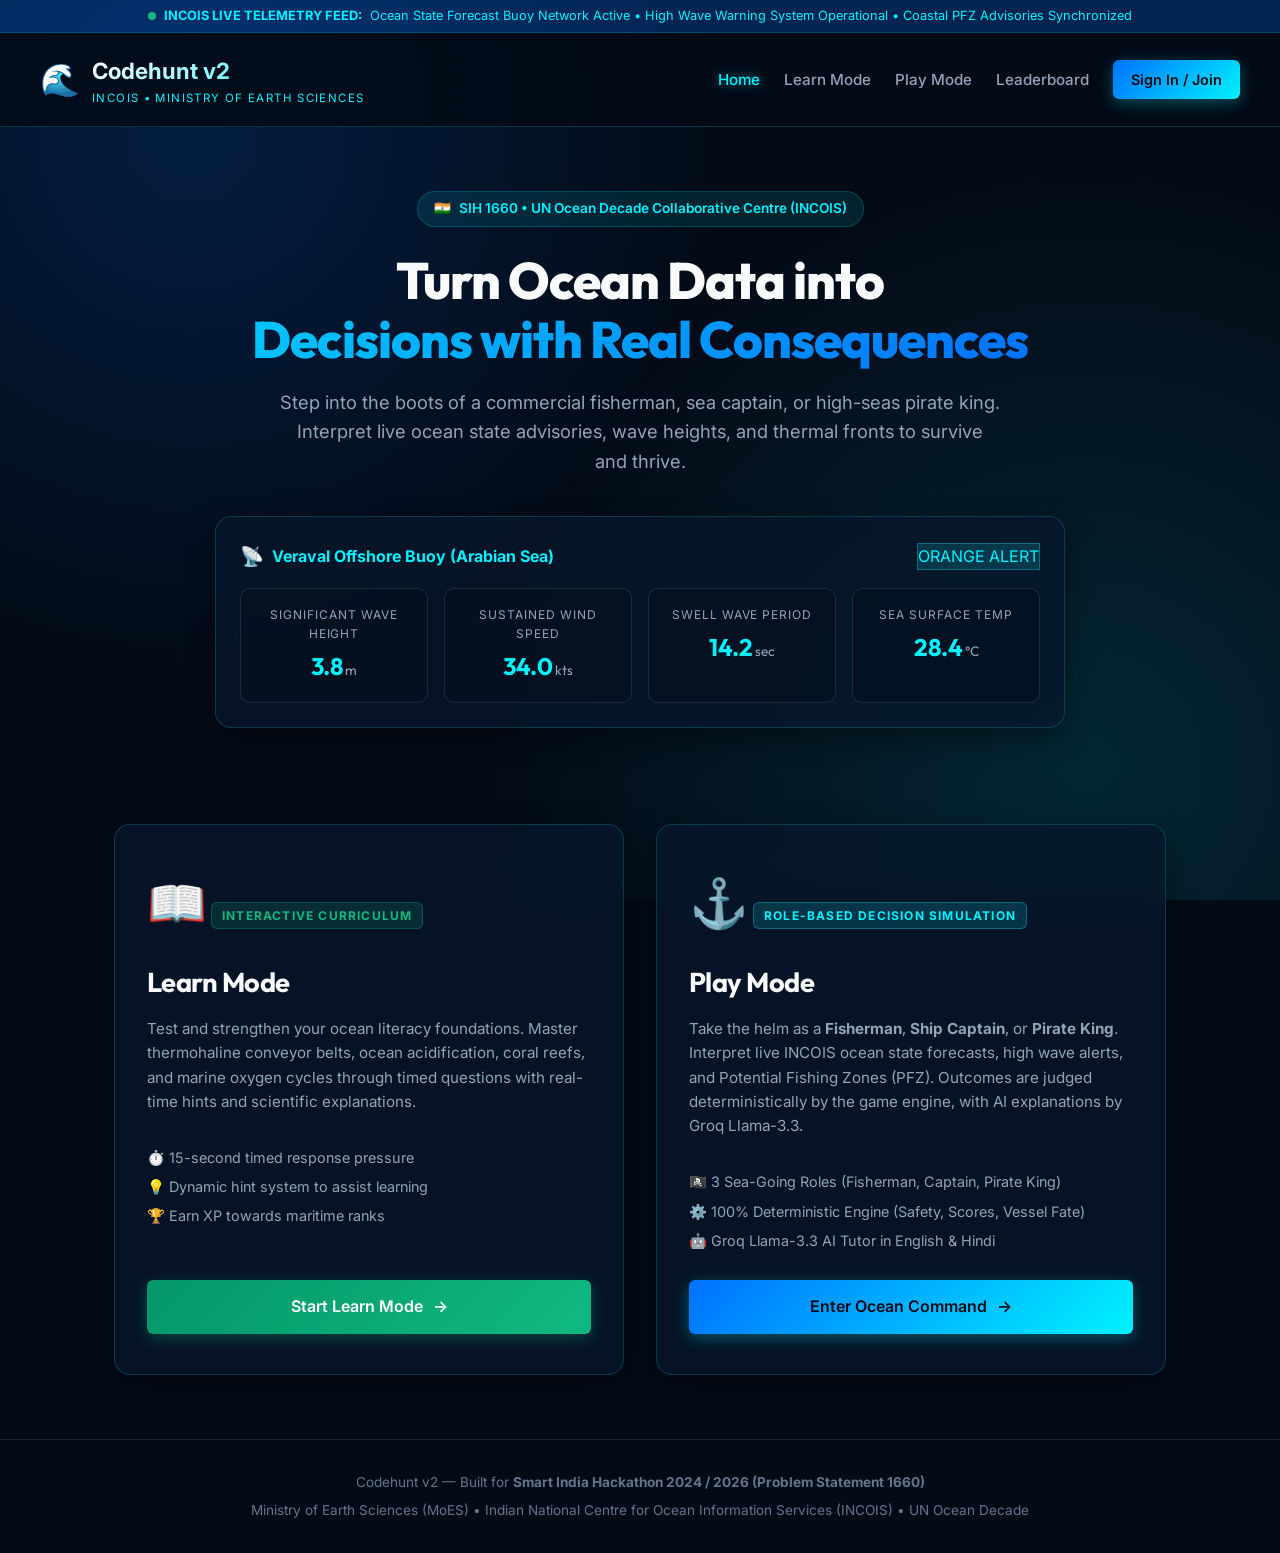
==== frontend/index.html @ be1ffe35 "feat: Codehunt v2 - Deterministic Ocean Decision Engine, Learn Mode, Play Mode with Pirate King & AI" ====
<!DOCTYPE html>
<html lang="en">
<head>
  <meta charset="UTF-8">
  <meta name="viewport" content="width=device-width, initial-scale=1.0">
  <title>Codehunt v2 — Ocean Literacy Decision Platform | INCOIS</title>
  <meta name="description" content="Interactive gamified approach to ocean literacy and role-based maritime decision training under simulated INCOIS ocean telemetry.">
  <link rel="stylesheet" href="css/style.css">
</head>
<body>
  <!-- INCOIS Advisory Ticker -->
  <div style="background: rgba(0, 114, 255, 0.25); border-bottom: 1px solid var(--border-glass); padding: 6px 1rem; font-size: 0.8rem; display: flex; align-items: center; justify-content: center; gap: 8px; color: var(--cyan-glow);">
    <span style="display:inline-block; width:8px; height:8px; border-radius:50%; background:#10b981; animation: pulse-danger 1.5s infinite;"></span>
    <strong>INCOIS LIVE TELEMETRY FEED:</strong> Ocean State Forecast Buoy Network Active • High Wave Warning System Operational • Coastal PFZ Advisories Synchronized
  </div>

  <!-- Navigation -->
  <nav class="navbar">
    <a href="index.html" class="nav-brand">
      <div class="nav-logo">🌊</div>
      <div>
        <div class="nav-title">Codehunt v2</div>
        <div class="nav-subtitle">INCOIS • Ministry of Earth Sciences</div>
      </div>
    </a>
    <div class="nav-links">
      <a href="index.html" class="nav-link active">Home</a>
      <a href="learn.html" class="nav-link">Learn Mode</a>
      <a href="play.html" class="nav-link">Play Mode</a>
      <a href="leaderboard.html" class="nav-link">Leaderboard</a>
      <div id="navAuthContainer">
        <a href="login.html" class="btn-nav-auth" style="text-decoration:none;">Sign In</a>
      </div>
    </div>
  </nav>

  <!-- Hero Section -->
  <header class="hero-section">
    <div class="hero-badge">
      <span>🇮🇳</span> SIH 1660 • UN Ocean Decade Collaborative Centre (INCOIS)
    </div>
    <h1 class="hero-title">
      Turn Ocean Data into <br><span>Decisions with Real Consequences</span>
    </h1>
    <p class="hero-description">
      Step into the boots of a commercial fisherman, sea captain, or high-seas pirate king. Interpret live ocean state advisories, wave heights, and thermal fronts to survive and thrive.
    </p>

    <!-- Real-time INCOIS Buoy Preview -->
    <div class="glass-panel" style="max-width: 850px; margin: 0 auto 3rem; padding: 1.5rem; text-align: left;">
      <div style="display: flex; justify-content: space-between; align-items: center; margin-bottom: 1rem; flex-wrap: wrap; gap: 10px;">
        <div style="display: flex; align-items: center; gap: 8px;">
          <span style="font-size: 1.2rem;">📡</span>
          <strong id="buoyStationName" style="color: var(--cyan-glow);">Veraval Offshore Buoy (Arabian Sea)</strong>
        </div>
        <span class="tag-play" id="buoyAlertTag" style="margin-bottom:0;">ORANGE ALERT</span>
      </div>
      
      <div class="telemetry-strip" style="margin: 0;" id="buoyTelemetryStrip">
        <div class="telemetry-card">
          <div class="telemetry-label">Significant Wave Height</div>
          <div class="telemetry-value" id="buoyWave">3.8<span class="telemetry-unit">m</span></div>
        </div>
        <div class="telemetry-card">
          <div class="telemetry-label">Sustained Wind Speed</div>
          <div class="telemetry-value" id="buoyWind">34.0<span class="telemetry-unit">kts</span></div>
        </div>
        <div class="telemetry-card">
          <div class="telemetry-label">Swell Wave Period</div>
          <div class="telemetry-value" id="buoySwell">14.2<span class="telemetry-unit">sec</span></div>
        </div>
        <div class="telemetry-card">
          <div class="telemetry-label">Sea Surface Temp</div>
          <div class="telemetry-value" id="buoyTemp">28.4<span class="telemetry-unit">°C</span></div>
        </div>
      </div>
    </div>
  </header>

  <!-- Dual Mode Selection -->
  <main class="mode-grid">
    <!-- Mode 1: Learn Mode -->
    <div class="glass-panel mode-card">
      <div>
        <div class="mode-icon">📖</div>
        <div class="mode-tag tag-learn">Interactive Curriculum</div>
        <h2 class="mode-title">Learn Mode</h2>
        <p class="mode-desc">
          Test and strengthen your ocean literacy foundations. Master thermohaline conveyor belts, ocean acidification, coral reefs, and marine oxygen cycles through timed questions with real-time hints and scientific explanations.
        </p>
        <ul style="list-style: none; margin-bottom: 1.8rem; font-size: 0.9rem; color: var(--text-muted);">
          <li style="margin-bottom: 6px;">⏱️ 15-second timed response pressure</li>
          <li style="margin-bottom: 6px;">💡 Dynamic hint system to assist learning</li>
          <li style="margin-bottom: 6px;">🏆 Earn XP towards maritime ranks</li>
        </ul>
      </div>
      <a href="learn.html" class="btn-mode btn-learn">
        <span>Start Learn Mode</span> <span>→</span>
      </a>
    </div>

    <!-- Mode 2: Play Mode -->
    <div class="glass-panel mode-card">
      <div>
        <div class="mode-icon">⚓</div>
        <div class="mode-tag tag-play">Role-Based Decision Simulation</div>
        <h2 class="mode-title">Play Mode</h2>
        <p class="mode-desc">
          Take the helm as a <strong>Fisherman</strong>, <strong>Ship Captain</strong>, or <strong>Pirate King</strong>. Interpret live INCOIS ocean state forecasts, high wave alerts, and Potential Fishing Zones (PFZ). Outcomes are judged deterministically by the game engine, with AI explanations by Groq Llama-3.3.
        </p>
        <ul style="list-style: none; margin-bottom: 1.8rem; font-size: 0.9rem; color: var(--text-muted);">
          <li style="margin-bottom: 6px;">🏴‍☠️ 3 Sea-Going Roles (Fisherman, Captain, Pirate King)</li>
          <li style="margin-bottom: 6px;">⚙️ 100% Deterministic Engine (Safety, Scores, Vessel Fate)</li>
          <li style="margin-bottom: 6px;">🤖 Groq Llama-3.3 AI Tutor in English & Hindi</li>
        </ul>
      </div>
      <a href="play.html" class="btn-mode btn-play">
        <span>Enter Ocean Command</span> <span>→</span>
      </a>
    </div>
  </main>

  <!-- Footer -->
  <footer style="border-top: 1px solid var(--border-light); padding: 2rem 1.5rem; text-align: center; color: var(--text-dim); font-size: 0.85rem;">
    <p style="margin-bottom: 6px;">Codehunt v2 — Built for <strong>Smart India Hackathon 2024 / 2026 (Problem Statement 1660)</strong></p>
    <p>Ministry of Earth Sciences (MoES) • Indian National Centre for Ocean Information Services (INCOIS) • UN Ocean Decade</p>
  </footer>

  <script src="js/api.js"></script>
  <script>
    // Fetch live buoy telemetry snapshot on load
    async function loadBuoyPreview() {
      try {
        const data = await ApiClient.getTelemetry("STN-VERAVAL");
        if (data && data.forecast) {
          document.getElementById("buoyStationName").innerText = `${data.station.station_name} (${data.station.zone})`;
          document.getElementById("buoyWave").innerHTML = `${data.forecast.significant_wave_height_m}<span class="telemetry-unit">m</span>`;
          document.getElementById("buoyWind").innerHTML = `${data.forecast.wind_speed_knots}<span class="telemetry-unit">kts</span>`;
          document.getElementById("buoySwell").innerHTML = `${data.forecast.swell_period_sec}<span class="telemetry-unit">sec</span>`;
          document.getElementById("buoyTemp").innerHTML = `${data.forecast.sea_surface_temp_c}<span class="telemetry-unit">°C</span>`;
          
          if (data.active_warning) {
            const tag = document.getElementById("buoyAlertTag");
            tag.innerText = `${data.active_warning.severity} ALERT`;
            tag.className = data.active_warning.severity === 'RED' ? 'alert-banner alert-red' : 'alert-banner alert-orange';
            tag.style.margin = "0";
            tag.style.padding = "4px 10px";
          }
        }
      } catch (err) {
        console.warn("Using offline buoy telemetry defaults");
      }
    }
    loadBuoyPreview();
  </script>
</body>
</html>
---- frontend/css/style.css ----
@import url('https://fonts.googleapis.com/css2?family=Outfit:wght@300;400;500;600;700;800&family=Inter:wght@300;400;500;600;700&display=swap');

:root {
  --bg-deep: #030b17;
  --bg-card: rgba(8, 23, 44, 0.75);
  --bg-card-hover: rgba(14, 38, 70, 0.85);
  --border-glass: rgba(0, 242, 254, 0.18);
  --border-light: rgba(255, 255, 255, 0.1);
  
  --cyan-glow: #00f2fe;
  --ocean-blue: #0072ff;
  --emerald-safe: #10b981;
  --amber-warning: #f59e0b;
  --coral-danger: #ef4444;
  --pirate-gold: #ffd700;
  
  --text-main: #f8fafc;
  --text-muted: #94a3b8;
  --text-dim: #64748b;
  
  --shadow-glow: 0 0 25px rgba(0, 242, 254, 0.25);
  --shadow-card: 0 10px 30px rgba(0, 0, 0, 0.4);
  --radius-lg: 16px;
  --radius-md: 10px;
  --radius-sm: 6px;
  --transition-smooth: all 0.3s cubic-bezier(0.4, 0, 0.2, 1);
}

* {
  margin: 0;
  padding: 0;
  box-sizing: border-box;
}

body {
  font-family: 'Inter', sans-serif;
  background-color: var(--bg-deep);
  color: var(--text-main);
  min-height: 100vh;
  background-image: 
    radial-gradient(circle at 15% 15%, rgba(0, 114, 255, 0.18) 0%, transparent 40%),
    radial-gradient(circle at 85% 85%, rgba(0, 242, 254, 0.12) 0%, transparent 45%);
  background-attachment: fixed;
  overflow-x: hidden;
  line-height: 1.6;
}

h1, h2, h3, h4, h5, .brand-title {
  font-family: 'Outfit', sans-serif;
  letter-spacing: -0.02em;
}

/* Glassmorphic Container */
.glass-panel {
  background: var(--bg-card);
  backdrop-filter: blur(16px);
  -webkit-backdrop-filter: blur(16px);
  border: 1px solid var(--border-glass);
  border-radius: var(--radius-lg);
  box-shadow: var(--shadow-card);
  transition: var(--transition-smooth);
}

.glass-panel:hover {
  border-color: rgba(0, 242, 254, 0.35);
}

/* Navigation Bar */
.navbar {
  display: flex;
  justify-content: space-between;
  align-items: center;
  padding: 1.2rem 2.5rem;
  background: rgba(3, 11, 23, 0.85);
  backdrop-filter: blur(20px);
  border-bottom: 1px solid var(--border-glass);
  position: sticky;
  top: 0;
  z-index: 100;
}

.nav-brand {
  display: flex;
  align-items: center;
  gap: 12px;
  text-decoration: none;
  color: var(--text-main);
}

.nav-logo {
  font-size: 2rem;
  animation: float-wave 3s ease-in-out infinite;
}

.nav-title {
  font-size: 1.4rem;
  font-weight: 700;
  background: linear-gradient(135deg, #ffffff 0%, var(--cyan-glow) 100%);
  -webkit-background-clip: text;
  -webkit-text-fill-color: transparent;
}

.nav-subtitle {
  font-size: 0.72rem;
  color: var(--cyan-glow);
  text-transform: uppercase;
  letter-spacing: 0.12em;
}

.nav-links {
  display: flex;
  align-items: center;
  gap: 1.5rem;
}

.nav-link {
  color: var(--text-muted);
  text-decoration: none;
  font-weight: 500;
  font-size: 0.95rem;
  transition: var(--transition-smooth);
  display: flex;
  align-items: center;
  gap: 6px;
}

.nav-link:hover, .nav-link.active {
  color: var(--cyan-glow);
  text-shadow: 0 0 12px rgba(0, 242, 254, 0.6);
}

.btn-nav-auth {
  padding: 8px 18px;
  background: linear-gradient(135deg, #0072ff, #00f2fe);
  border: none;
  border-radius: var(--radius-sm);
  color: #030b17;
  font-weight: 600;
  font-size: 0.9rem;
  cursor: pointer;
  transition: var(--transition-smooth);
  box-shadow: 0 4px 15px rgba(0, 242, 254, 0.3);
}

.btn-nav-auth:hover {
  transform: translateY(-2px);
  box-shadow: 0 6px 20px rgba(0, 242, 254, 0.5);
}

/* User Profile Badge */
.user-badge {
  display: flex;
  align-items: center;
  gap: 10px;
  background: rgba(255, 255, 255, 0.05);
  padding: 6px 14px;
  border-radius: 30px;
  border: 1px solid var(--border-light);
}

.user-badge .username {
  font-weight: 600;
  color: var(--cyan-glow);
  font-size: 0.9rem;
}

.user-badge .user-xp {
  font-size: 0.8rem;
  background: rgba(0, 242, 254, 0.15);
  color: var(--cyan-glow);
  padding: 2px 8px;
  border-radius: 12px;
}

/* Hero Section */
.hero-section {
  text-align: center;
  padding: 4rem 1.5rem 3rem;
  max-width: 1000px;
  margin: 0 auto;
}

.hero-badge {
  display: inline-flex;
  align-items: center;
  gap: 8px;
  background: rgba(0, 242, 254, 0.1);
  border: 1px solid var(--border-glass);
  padding: 6px 16px;
  border-radius: 20px;
  color: var(--cyan-glow);
  font-size: 0.85rem;
  font-weight: 600;
  margin-bottom: 1.5rem;
}

.hero-title {
  font-size: 3.2rem;
  font-weight: 800;
  line-height: 1.15;
  margin-bottom: 1.2rem;
}

.hero-title span {
  background: linear-gradient(135deg, #00c6ff, #0072ff);
  -webkit-background-clip: text;
  -webkit-text-fill-color: transparent;
}

.hero-description {
  font-size: 1.15rem;
  color: var(--text-muted);
  max-width: 720px;
  margin: 0 auto 2.5rem;
}

/* Mode Selection Cards */
.mode-grid {
  display: grid;
  grid-template-columns: repeat(auto-fit, minmax(320px, 1fr));
  gap: 2rem;
  max-width: 1100px;
  margin: 0 auto 4rem;
  padding: 0 1.5rem;
}

.mode-card {
  padding: 2.5rem 2rem;
  position: relative;
  overflow: hidden;
  display: flex;
  flex-direction: column;
  justify-content: space-between;
}

.mode-card::before {
  content: '';
  position: absolute;
  top: 0;
  left: 0;
  width: 100%;
  height: 4px;
  background: linear-gradient(90deg, transparent, var(--cyan-glow), transparent);
  opacity: 0;
  transition: var(--transition-smooth);
}

.mode-card:hover::before {
  opacity: 1;
}

.mode-card:hover {
  transform: translateY(-6px);
  background: var(--bg-card-hover);
}

.mode-icon {
  font-size: 3rem;
  margin-bottom: 1.2rem;
  display: inline-block;
}

.mode-title {
  font-size: 1.7rem;
  margin-bottom: 0.8rem;
  color: var(--text-main);
}

.mode-tag {
  display: inline-block;
  font-size: 0.75rem;
  font-weight: 700;
  text-transform: uppercase;
  letter-spacing: 0.1em;
  padding: 3px 10px;
  border-radius: 6px;
  margin-bottom: 1rem;
}

.tag-learn {
  background: rgba(16, 185, 129, 0.15);
  color: var(--emerald-safe);
  border: 1px solid rgba(16, 185, 129, 0.3);
}

.tag-play {
  background: rgba(0, 242, 254, 0.15);
  color: var(--cyan-glow);
  border: 1px solid rgba(0, 242, 254, 0.3);
}

.mode-desc {
  color: var(--text-muted);
  font-size: 0.95rem;
  margin-bottom: 2rem;
  flex-grow: 1;
}

.btn-mode {
  display: flex;
  align-items: center;
  justify-content: center;
  gap: 10px;
  padding: 14px;
  border-radius: var(--radius-sm);
  font-weight: 600;
  font-size: 1rem;
  text-decoration: none;
  transition: var(--transition-smooth);
}

.btn-learn {
  background: linear-gradient(135deg, #059669, #10b981);
  color: white;
  box-shadow: 0 4px 15px rgba(16, 185, 129, 0.3);
}

.btn-learn:hover {
  transform: translateY(-2px);
  box-shadow: 0 6px 20px rgba(16, 185, 129, 0.5);
}

.btn-play {
  background: linear-gradient(135deg, #0072ff, #00f2fe);
  color: #030b17;
  box-shadow: 0 4px 15px rgba(0, 242, 254, 0.3);
}

.btn-play:hover {
  transform: translateY(-2px);
  box-shadow: 0 6px 20px rgba(0, 242, 254, 0.5);
}

/* Telemetry Dashboard & Gauges */
.telemetry-strip {
  display: grid;
  grid-template-columns: repeat(auto-fit, minmax(180px, 1fr));
  gap: 1rem;
  margin: 1.5rem 0;
}

.telemetry-card {
  background: rgba(4, 16, 32, 0.7);
  border: 1px solid var(--border-light);
  border-radius: var(--radius-md);
  padding: 1rem;
  text-align: center;
}

.telemetry-label {
  font-size: 0.75rem;
  color: var(--text-muted);
  text-transform: uppercase;
  letter-spacing: 0.08em;
  margin-bottom: 4px;
}

.telemetry-value {
  font-size: 1.5rem;
  font-weight: 700;
  color: var(--cyan-glow);
  font-family: 'Outfit', sans-serif;
}

.telemetry-unit {
  font-size: 0.85rem;
  color: var(--text-muted);
  font-weight: normal;
  margin-left: 2px;
}

/* Alert Banners */
.alert-banner {
  display: flex;
  align-items: center;
  gap: 12px;
  padding: 12px 18px;
  border-radius: var(--radius-md);
  margin-bottom: 1.5rem;
  font-size: 0.92rem;
  font-weight: 500;
}

.alert-green {
  background: rgba(16, 185, 129, 0.15);
  border: 1px solid var(--emerald-safe);
  color: #6ee7b7;
}

.alert-yellow {
  background: rgba(245, 158, 11, 0.15);
  border: 1px solid var(--amber-warning);
  color: #fcd34d;
}

.alert-orange {
  background: rgba(249, 115, 22, 0.15);
  border: 1px solid #f97316;
  color: #fdba74;
}

.alert-red {
  background: rgba(239, 68, 68, 0.18);
  border: 1px solid var(--coral-danger);
  color: #fca5a5;
  animation: pulse-danger 2s infinite;
}

/* Role Selector Tabs */
.role-tabs {
  display: flex;
  gap: 12px;
  margin-bottom: 2rem;
  flex-wrap: wrap;
}

.role-tab {
  flex: 1;
  min-width: 160px;
  padding: 14px 18px;
  background: rgba(10, 25, 48, 0.6);
  border: 1px solid var(--border-light);
  border-radius: var(--radius-md);
  color: var(--text-muted);
  cursor: pointer;
  display: flex;
  align-items: center;
  gap: 10px;
  font-weight: 600;
  transition: var(--transition-smooth);
}

.role-tab:hover {
  border-color: var(--cyan-glow);
  color: var(--text-main);
}

.role-tab.active {
  background: rgba(0, 114, 255, 0.25);
  border-color: var(--cyan-glow);
  color: var(--cyan-glow);
  box-shadow: 0 0 15px rgba(0, 242, 254, 0.2);
}

.role-tab.role-pirate.active {
  background: rgba(255, 215, 0, 0.15);
  border-color: var(--pirate-gold);
  color: var(--pirate-gold);
  box-shadow: 0 0 15px rgba(255, 215, 0, 0.25);
}

/* Decision Cards */
.decision-options {
  display: flex;
  flex-direction: column;
  gap: 12px;
  margin: 1.5rem 0;
}

.decision-card {
  padding: 18px 20px;
  background: rgba(4, 16, 32, 0.8);
  border: 1px solid var(--border-light);
  border-radius: var(--radius-md);
  cursor: pointer;
  transition: var(--transition-smooth);
  display: flex;
  align-items: flex-start;
  gap: 14px;
  text-align: left;
}

.decision-card:hover {
  background: rgba(14, 38, 70, 0.9);
  border-color: var(--cyan-glow);
  transform: translateX(4px);
}

.decision-card.selected {
  border-color: var(--cyan-glow);
  background: rgba(0, 114, 255, 0.2);
  box-shadow: 0 0 18px rgba(0, 242, 254, 0.2);
}

.opt-letter {
  display: flex;
  align-items: center;
  justify-content: center;
  width: 32px;
  height: 32px;
  background: rgba(255, 255, 255, 0.08);
  border-radius: 50%;
  font-weight: 700;
  color: var(--cyan-glow);
  flex-shrink: 0;
}

.opt-content {
  flex-grow: 1;
}

.opt-text {
  font-size: 0.98rem;
  color: var(--text-main);
  line-height: 1.45;
}

/* Modal / Reveal Drawer */
.modal-overlay {
  position: fixed;
  inset: 0;
  background: rgba(0, 0, 0, 0.8);
  backdrop-filter: blur(8px);
  display: flex;
  align-items: center;
  justify-content: center;
  z-index: 1000;
  padding: 1.5rem;
}

.modal-card {
  max-width: 650px;
  width: 100%;
  max-height: 90vh;
  overflow-y: auto;
  padding: 2.2rem;
  animation: modal-enter 0.3s cubic-bezier(0.16, 1, 0.3, 1);
}

/* Keyframes */
@keyframes float-wave {
  0%, 100% { transform: translateY(0); }
  50% { transform: translateY(-5px); }
}

@keyframes pulse-danger {
  0%, 100% { box-shadow: 0 0 0 0 rgba(239, 68, 68, 0.4); }
  50% { box-shadow: 0 0 0 10px rgba(239, 68, 68, 0); }
}

@keyframes modal-enter {
  from { opacity: 0; transform: scale(0.94) translateY(15px); }
  to { opacity: 1; transform: scale(1) translateY(0); }
}

/* Mobile Responsive */
@media (max-width: 768px) {
  .navbar {
    padding: 1rem 1.2rem;
  }
  .nav-links {
    gap: 0.8rem;
  }
  .hero-title {
    font-size: 2.2rem;
  }
  .mode-grid {
    grid-template-columns: 1fr;
  }
  .role-tabs {
    flex-direction: column;
  }
}
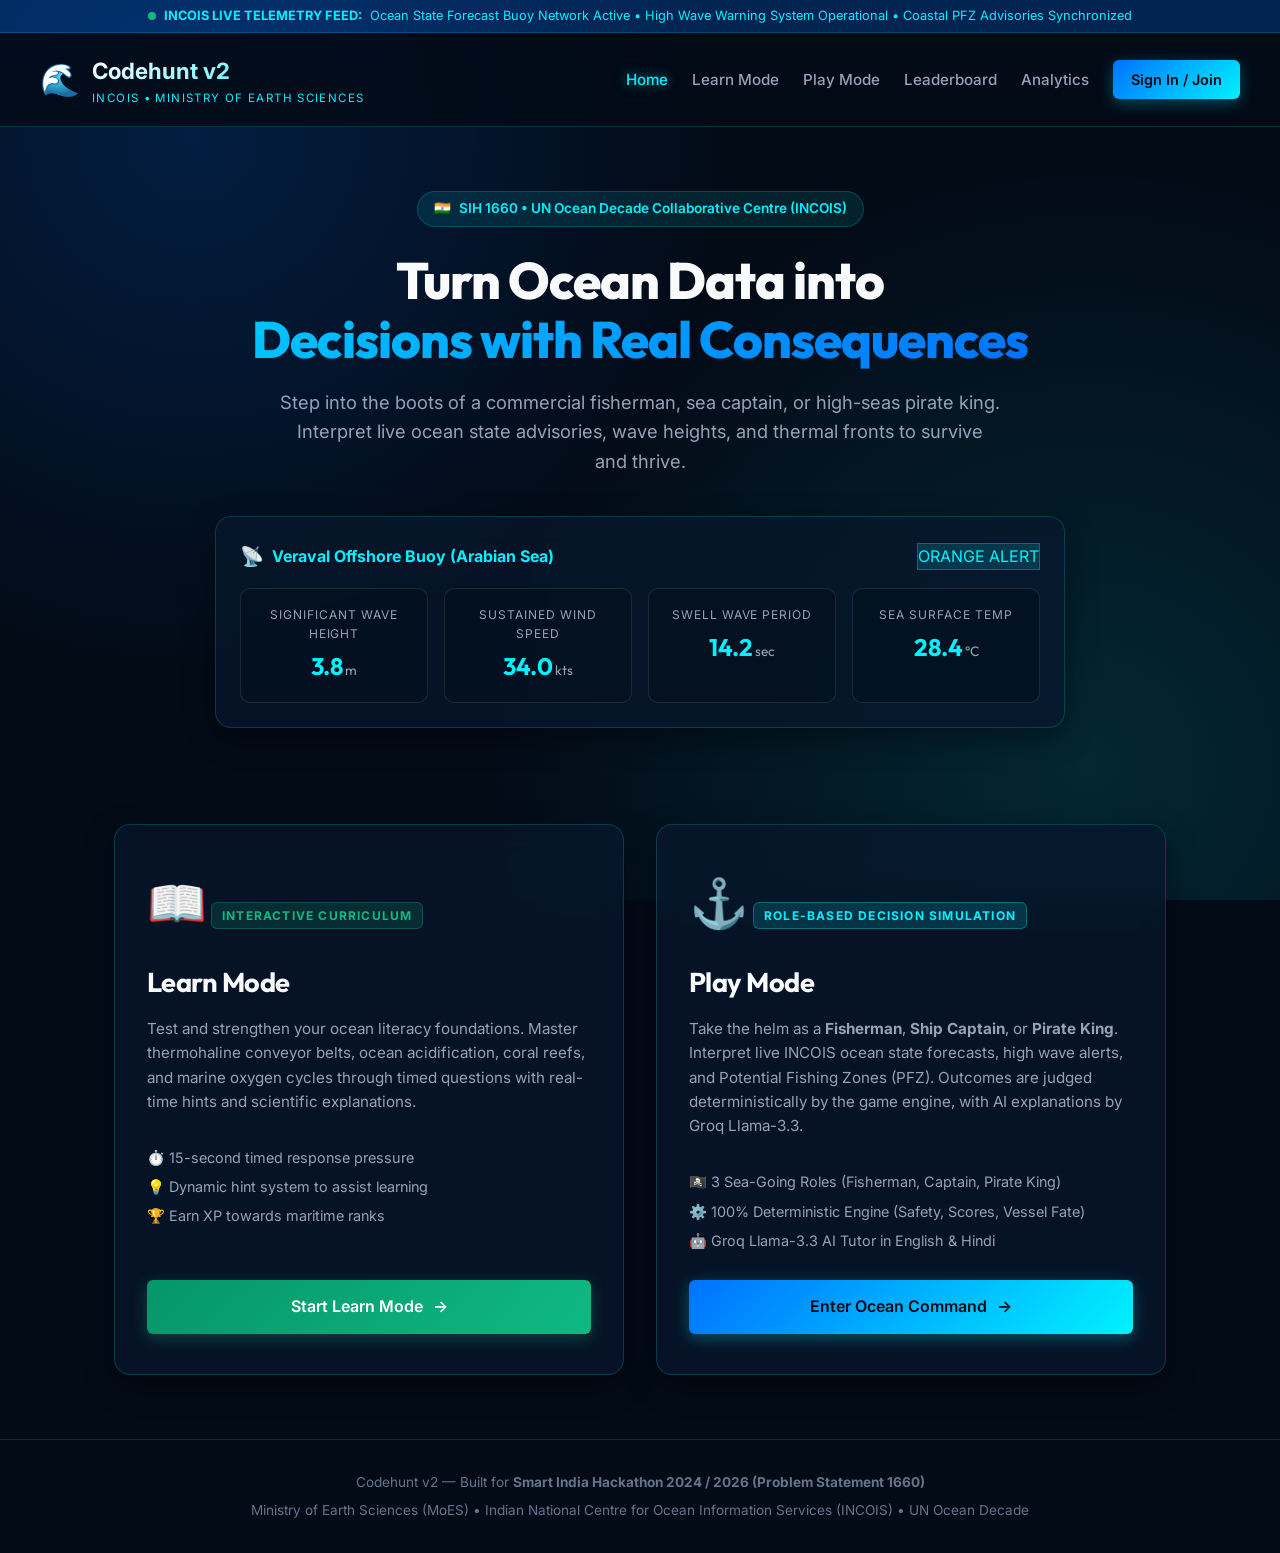
==== commit 6dc4a69f: "feat(phase-5): implement learning analytics, gamification badges, learner profile view, and test sui" ====
--- a/frontend/index.html
+++ b/frontend/index.html
@@ -28,6 +28,7 @@
       <a href="learn.html" class="nav-link">Learn Mode</a>
       <a href="play.html" class="nav-link">Play Mode</a>
       <a href="leaderboard.html" class="nav-link">Leaderboard</a>
+      <a href="profile.html" class="nav-link">Analytics</a>
       <div id="navAuthContainer">
         <a href="login.html" class="btn-nav-auth" style="text-decoration:none;">Sign In</a>
       </div>
